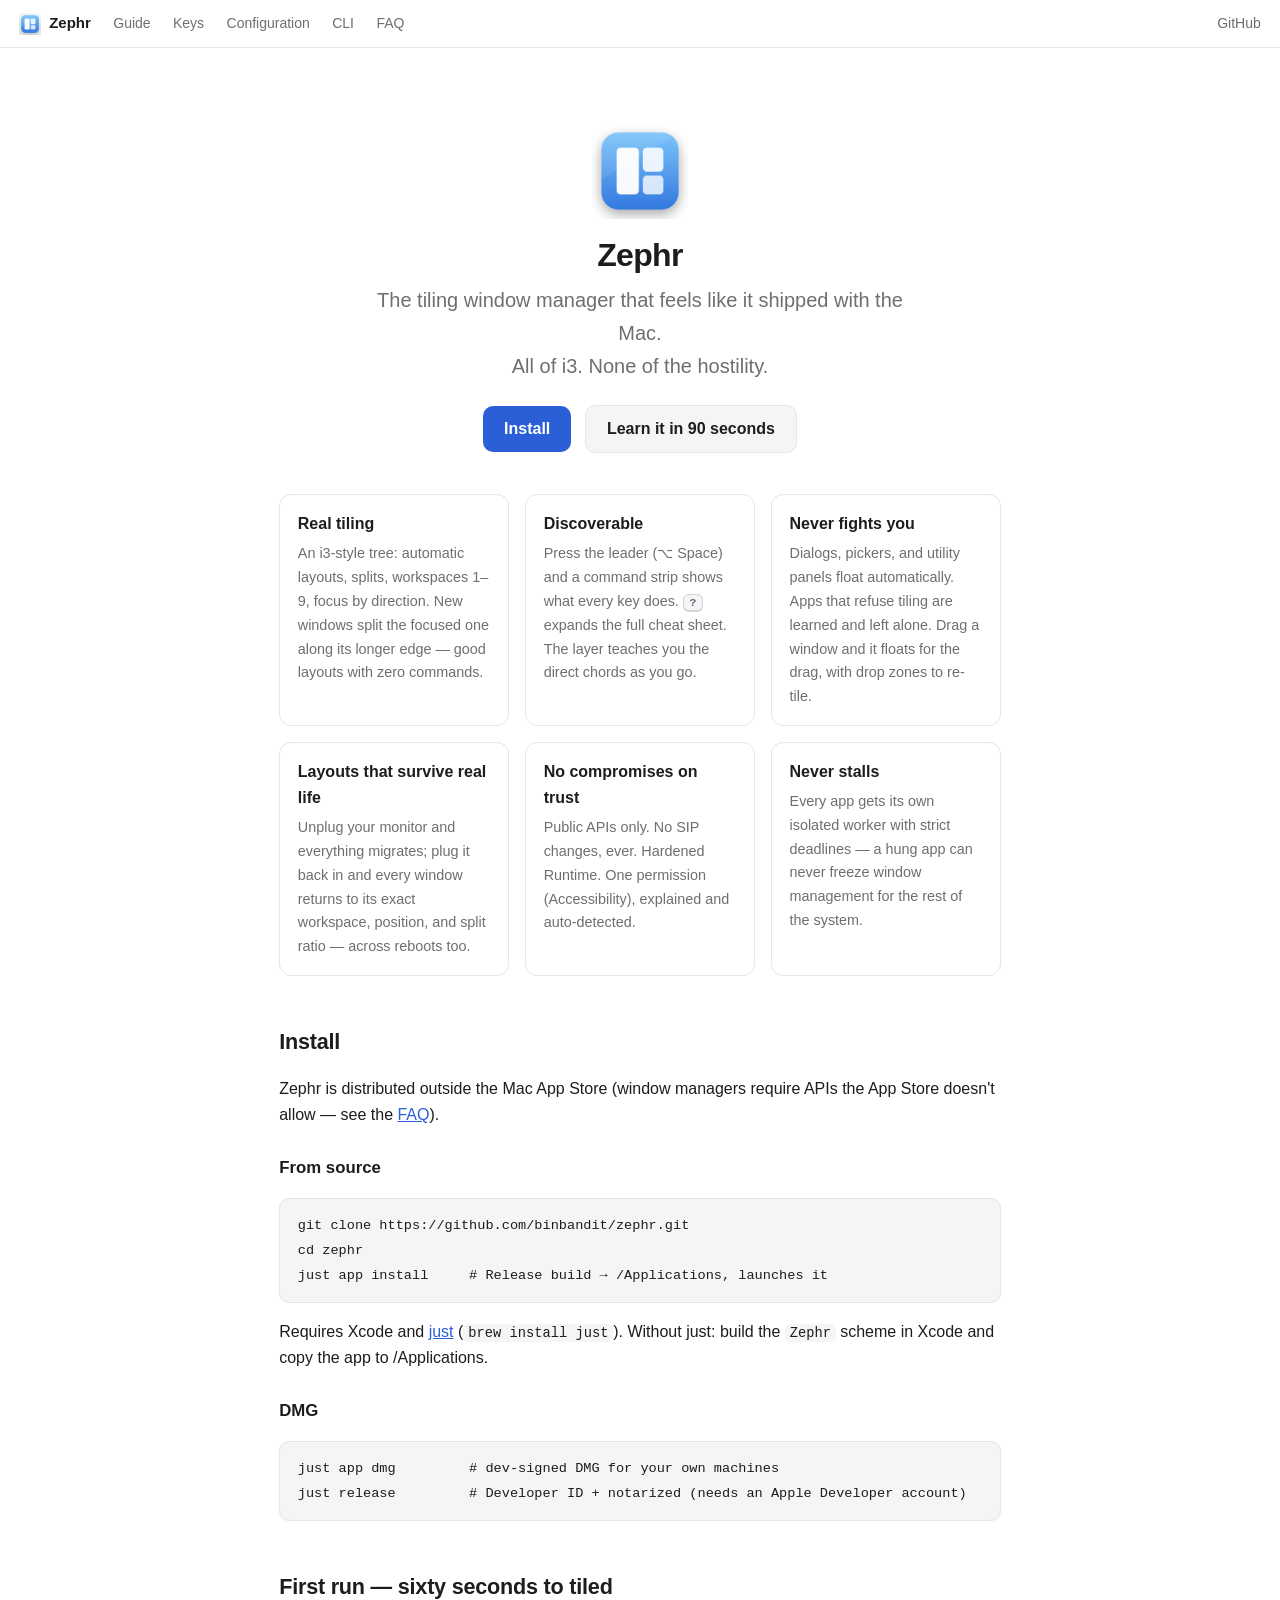
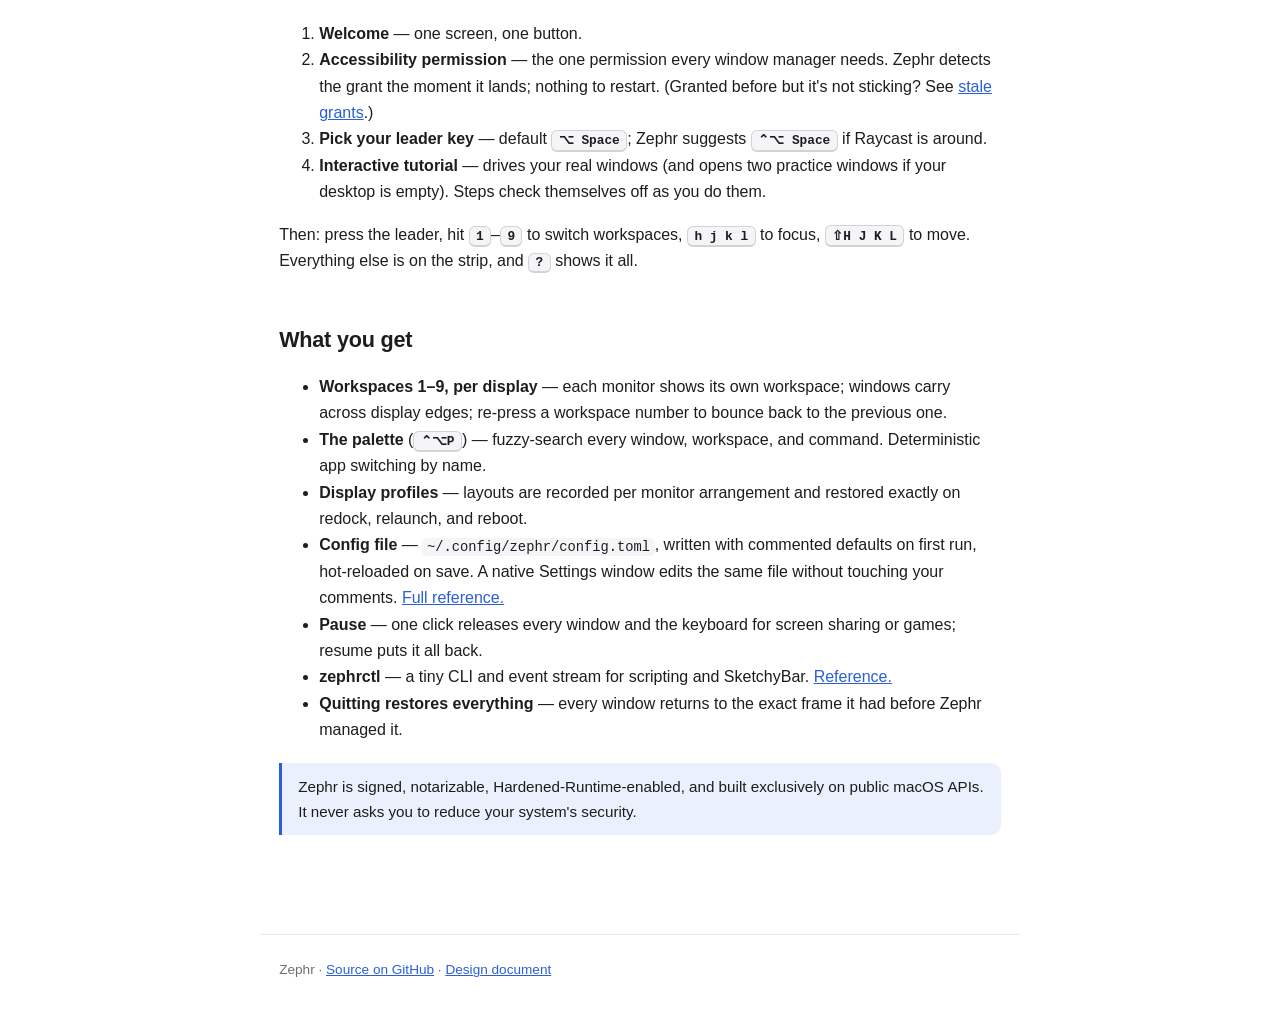
==== docs/index.html @ f3379442 "docs: add documentation site for GitHub Pages Static site served from /docs (no build step, .nojekyl" ====
<!DOCTYPE html>
<html lang="en">
<head>
<meta charset="utf-8">
<meta name="viewport" content="width=device-width, initial-scale=1">
<title>Zephr — the tiling window manager that feels like it shipped with the Mac</title>
<meta name="description" content="A keyboard-driven tiling window manager for macOS. All of i3. None of the hostility.">
<link rel="icon" href="favicon.png">
<link rel="stylesheet" href="style.css">
</head>
<body>
<nav>
  <a class="brand" href="index.html"><img src="favicon.png" alt=""> Zephr</a>
  <a href="guide.html">Guide</a>
  <a href="keys.html">Keys</a>
  <a href="config.html">Configuration</a>
  <a href="cli.html">CLI</a>
  <a href="faq.html">FAQ</a>
  <a class="gh" href="https://github.com/binbandit/zephr">GitHub</a>
</nav>
<main>

<div class="hero">
  <img src="icon.png" alt="Zephr icon">
  <h1>Zephr</h1>
  <p class="tagline">The tiling window manager that feels like it shipped with the Mac.<br>All of i3. None of the hostility.</p>
  <a class="cta" href="#install">Install</a>
  <a class="cta secondary" href="guide.html">Learn it in 90 seconds</a>
</div>

<div class="grid">
  <div class="card"><h3>Real tiling</h3><p>An i3-style tree: automatic layouts, splits, workspaces 1–9, focus by direction. New windows split the focused one along its longer edge — good layouts with zero commands.</p></div>
  <div class="card"><h3>Discoverable</h3><p>Press the leader (⌥ Space) and a command strip shows what every key does. <kbd>?</kbd> expands the full cheat sheet. The layer teaches you the direct chords as you go.</p></div>
  <div class="card"><h3>Never fights you</h3><p>Dialogs, pickers, and utility panels float automatically. Apps that refuse tiling are learned and left alone. Drag a window and it floats for the drag, with drop zones to re-tile.</p></div>
  <div class="card"><h3>Layouts that survive real life</h3><p>Unplug your monitor and everything migrates; plug it back in and every window returns to its exact workspace, position, and split ratio — across reboots too.</p></div>
  <div class="card"><h3>No compromises on trust</h3><p>Public APIs only. No SIP changes, ever. Hardened Runtime. One permission (Accessibility), explained and auto-detected.</p></div>
  <div class="card"><h3>Never stalls</h3><p>Every app gets its own isolated worker with strict deadlines — a hung app can never freeze window management for the rest of the system.</p></div>
</div>

<h2 id="install"><a class="anchor" href="#install">Install</a></h2>

<p>Zephr is distributed outside the Mac App Store (window managers require APIs the App Store doesn't allow — see the <a href="faq.html#mas">FAQ</a>).</p>

<h3>From source</h3>
<pre><code>git clone https://github.com/binbandit/zephr.git
cd zephr
just app install     # Release build → /Applications, launches it</code></pre>
<p>Requires Xcode and <a href="https://github.com/casey/just">just</a> (<code>brew install just</code>). Without just: build the <code>Zephr</code> scheme in Xcode and copy the app to /Applications.</p>

<h3>DMG</h3>
<pre><code>just app dmg         # dev-signed DMG for your own machines
just release         # Developer ID + notarized (needs an Apple Developer account)</code></pre>

<h2 id="first-run"><a class="anchor" href="#first-run">First run — sixty seconds to tiled</a></h2>
<ol>
  <li><strong>Welcome</strong> — one screen, one button.</li>
  <li><strong>Accessibility permission</strong> — the one permission every window manager needs. Zephr detects the grant the moment it lands; nothing to restart. (Granted before but it's not sticking? See <a href="faq.html#permissions">stale grants</a>.)</li>
  <li><strong>Pick your leader key</strong> — default <kbd>⌥ Space</kbd>; Zephr suggests <kbd>⌃⌥ Space</kbd> if Raycast is around.</li>
  <li><strong>Interactive tutorial</strong> — drives your real windows (and opens two practice windows if your desktop is empty). Steps check themselves off as you do them.</li>
</ol>
<p>Then: press the leader, hit <kbd>1</kbd>–<kbd>9</kbd> to switch workspaces, <kbd>h j k l</kbd> to focus, <kbd>⇧H J K L</kbd> to move. Everything else is on the strip, and <kbd>?</kbd> shows it all.</p>

<h2 id="tour"><a class="anchor" href="#tour">What you get</a></h2>
<ul>
  <li><strong>Workspaces 1–9, per display</strong> — each monitor shows its own workspace; windows carry across display edges; re-press a workspace number to bounce back to the previous one.</li>
  <li><strong>The palette</strong> (<kbd>⌃⌥P</kbd>) — fuzzy-search every window, workspace, and command. Deterministic app switching by name.</li>
  <li><strong>Display profiles</strong> — layouts are recorded per monitor arrangement and restored exactly on redock, relaunch, and reboot.</li>
  <li><strong>Config file</strong> — <code>~/.config/zephr/config.toml</code>, written with commented defaults on first run, hot-reloaded on save. A native Settings window edits the same file without touching your comments. <a href="config.html">Full reference.</a></li>
  <li><strong>Pause</strong> — one click releases every window and the keyboard for screen sharing or games; resume puts it all back.</li>
  <li><strong>zephrctl</strong> — a tiny CLI and event stream for scripting and SketchyBar. <a href="cli.html">Reference.</a></li>
  <li><strong>Quitting restores everything</strong> — every window returns to the exact frame it had before Zephr managed it.</li>
</ul>

<div class="note">Zephr is signed, notarizable, Hardened-Runtime-enabled, and built exclusively on public macOS APIs. It never asks you to reduce your system's security.</div>

</main>
<footer>Zephr · <a href="https://github.com/binbandit/zephr">Source on GitHub</a> · <a href="https://github.com/binbandit/zephr/blob/main/docs/DESIGN.md">Design document</a></footer>
</body>
</html>
---- docs/style.css ----
:root {
  --bg: #ffffff;
  --fg: #1d1d1f;
  --muted: #6e6e73;
  --accent: #2a5fd7;
  --accent-soft: #eaf1fd;
  --border: #e5e5ea;
  --code-bg: #f5f5f7;
  --kbd-bg: #f5f5f7;
  --kbd-border: #d2d2d7;
  --warn: #b45309;
}
@media (prefers-color-scheme: dark) {
  :root {
    --bg: #111114;
    --fg: #f5f5f7;
    --muted: #98989d;
    --accent: #6ea0f5;
    --accent-soft: #1a2540;
    --border: #2c2c31;
    --code-bg: #1b1b1f;
    --kbd-bg: #232327;
    --kbd-border: #3a3a40;
    --warn: #f59e0b;
  }
}

* { box-sizing: border-box; }
body {
  margin: 0;
  background: var(--bg);
  color: var(--fg);
  font: 16px/1.65 -apple-system, BlinkMacSystemFont, "SF Pro Text", "Segoe UI", Roboto, sans-serif;
  -webkit-font-smoothing: antialiased;
}

nav {
  position: sticky; top: 0; z-index: 10;
  display: flex; align-items: center; gap: 1.4rem;
  padding: 0.7rem 1.2rem;
  background: color-mix(in srgb, var(--bg) 85%, transparent);
  backdrop-filter: blur(12px);
  border-bottom: 1px solid var(--border);
  font-size: 14px;
  overflow-x: auto;
}
nav .brand {
  display: flex; align-items: center; gap: 0.5rem;
  font-weight: 650; font-size: 15px; color: var(--fg);
  text-decoration: none; white-space: nowrap;
}
nav .brand img { width: 22px; height: 22px; }
nav a { color: var(--muted); text-decoration: none; white-space: nowrap; }
nav a:hover, nav a.here { color: var(--accent); }
nav .gh { margin-left: auto; }

main { max-width: 760px; margin: 0 auto; padding: 2.2rem 1.2rem 5rem; }

h1 { font-size: 2rem; letter-spacing: -0.02em; line-height: 1.2; margin: 0.5rem 0 0.4rem; }
h2 { font-size: 1.35rem; letter-spacing: -0.01em; margin: 2.4rem 0 0.6rem; padding-top: 0.6rem; }
h3 { font-size: 1.05rem; margin: 1.6rem 0 0.4rem; }
h2 a.anchor, h3 a.anchor { color: inherit; text-decoration: none; }
h2 a.anchor:hover::after, h3 a.anchor:hover::after { content: " #"; color: var(--accent); }
p, li { color: var(--fg); }
.lead { font-size: 1.15rem; color: var(--muted); margin-top: 0; }
a { color: var(--accent); }
hr { border: none; border-top: 1px solid var(--border); margin: 2.5rem 0; }

code {
  font: 0.86em ui-monospace, "SF Mono", SFMono-Regular, Menlo, monospace;
  background: var(--code-bg);
  padding: 0.12em 0.35em;
  border-radius: 5px;
}
pre {
  background: var(--code-bg);
  border: 1px solid var(--border);
  border-radius: 10px;
  padding: 0.9rem 1.1rem;
  overflow-x: auto;
  line-height: 1.55;
}
pre code { background: none; padding: 0; font-size: 0.85rem; }

kbd {
  display: inline-block;
  font: 600 0.8em ui-monospace, "SF Mono", Menlo, monospace;
  background: var(--kbd-bg);
  border: 1px solid var(--kbd-border);
  border-bottom-width: 2px;
  border-radius: 6px;
  padding: 0.1em 0.5em;
  white-space: nowrap;
}

table { border-collapse: collapse; width: 100%; margin: 1rem 0; font-size: 0.92rem; }
th, td { text-align: left; padding: 0.5rem 0.8rem; border-bottom: 1px solid var(--border); vertical-align: top; }
th { color: var(--muted); font-weight: 600; font-size: 0.8rem; text-transform: uppercase; letter-spacing: 0.04em; }
.tablewrap { overflow-x: auto; }

.note, .warn {
  border-left: 3px solid var(--accent);
  background: var(--accent-soft);
  border-radius: 0 10px 10px 0;
  padding: 0.7rem 1rem;
  margin: 1.2rem 0;
  font-size: 0.95rem;
}
.warn { border-left-color: var(--warn); }

.hero { text-align: center; padding: 2.5rem 0 1rem; }
.hero img { width: 96px; height: 96px; }
.hero .tagline { font-size: 1.25rem; color: var(--muted); max-width: 34rem; margin: 0.6rem auto 1.4rem; }
.hero .cta {
  display: inline-block; background: var(--accent); color: #fff;
  padding: 0.6rem 1.3rem; border-radius: 10px; text-decoration: none; font-weight: 600;
  margin: 0 0.3rem;
}
.hero .cta.secondary { background: var(--code-bg); color: var(--fg); border: 1px solid var(--border); }

.grid { display: grid; grid-template-columns: repeat(auto-fit, minmax(220px, 1fr)); gap: 1rem; margin: 1.6rem 0; }
.card {
  border: 1px solid var(--border); border-radius: 12px; padding: 1rem 1.1rem;
}
.card h3 { margin: 0 0 0.3rem; font-size: 1rem; }
.card p { margin: 0; font-size: 0.9rem; color: var(--muted); }

footer {
  max-width: 760px; margin: 0 auto; padding: 1.5rem 1.2rem 3rem;
  color: var(--muted); font-size: 0.85rem; border-top: 1px solid var(--border);
}
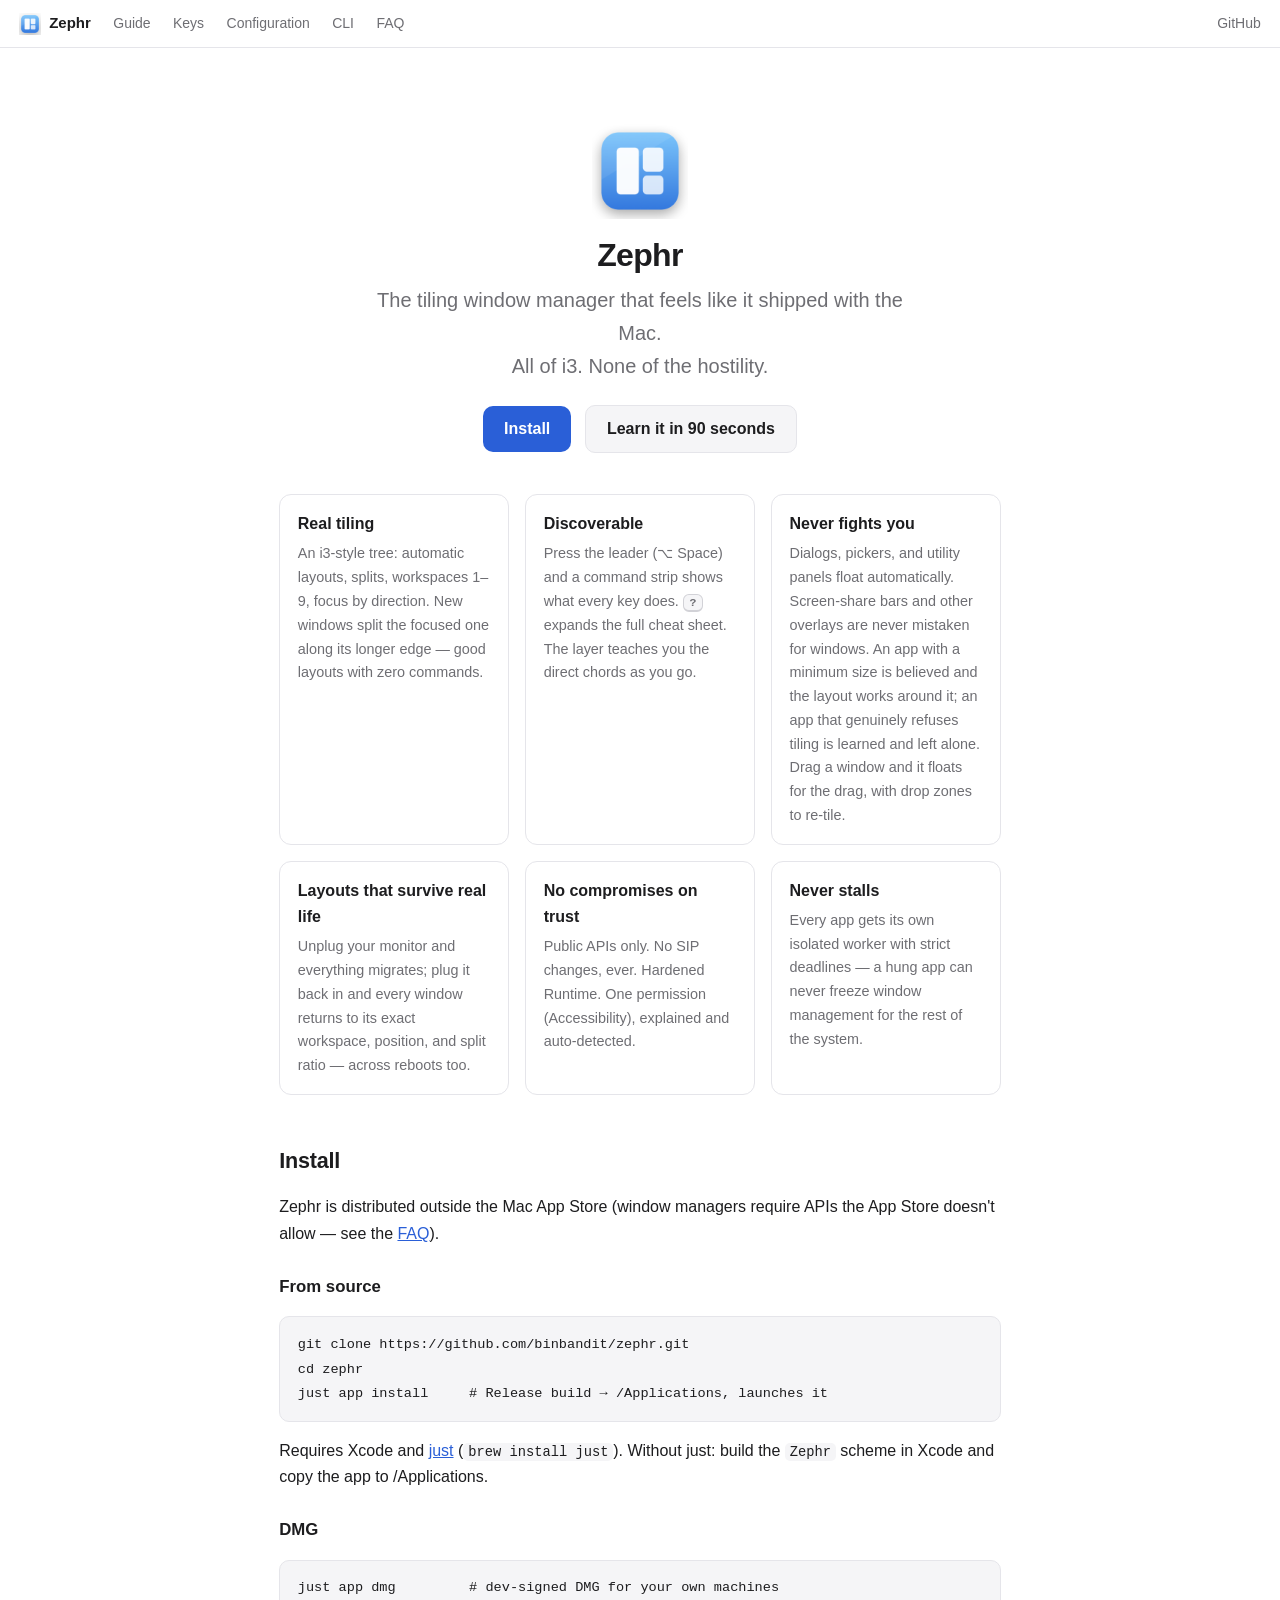
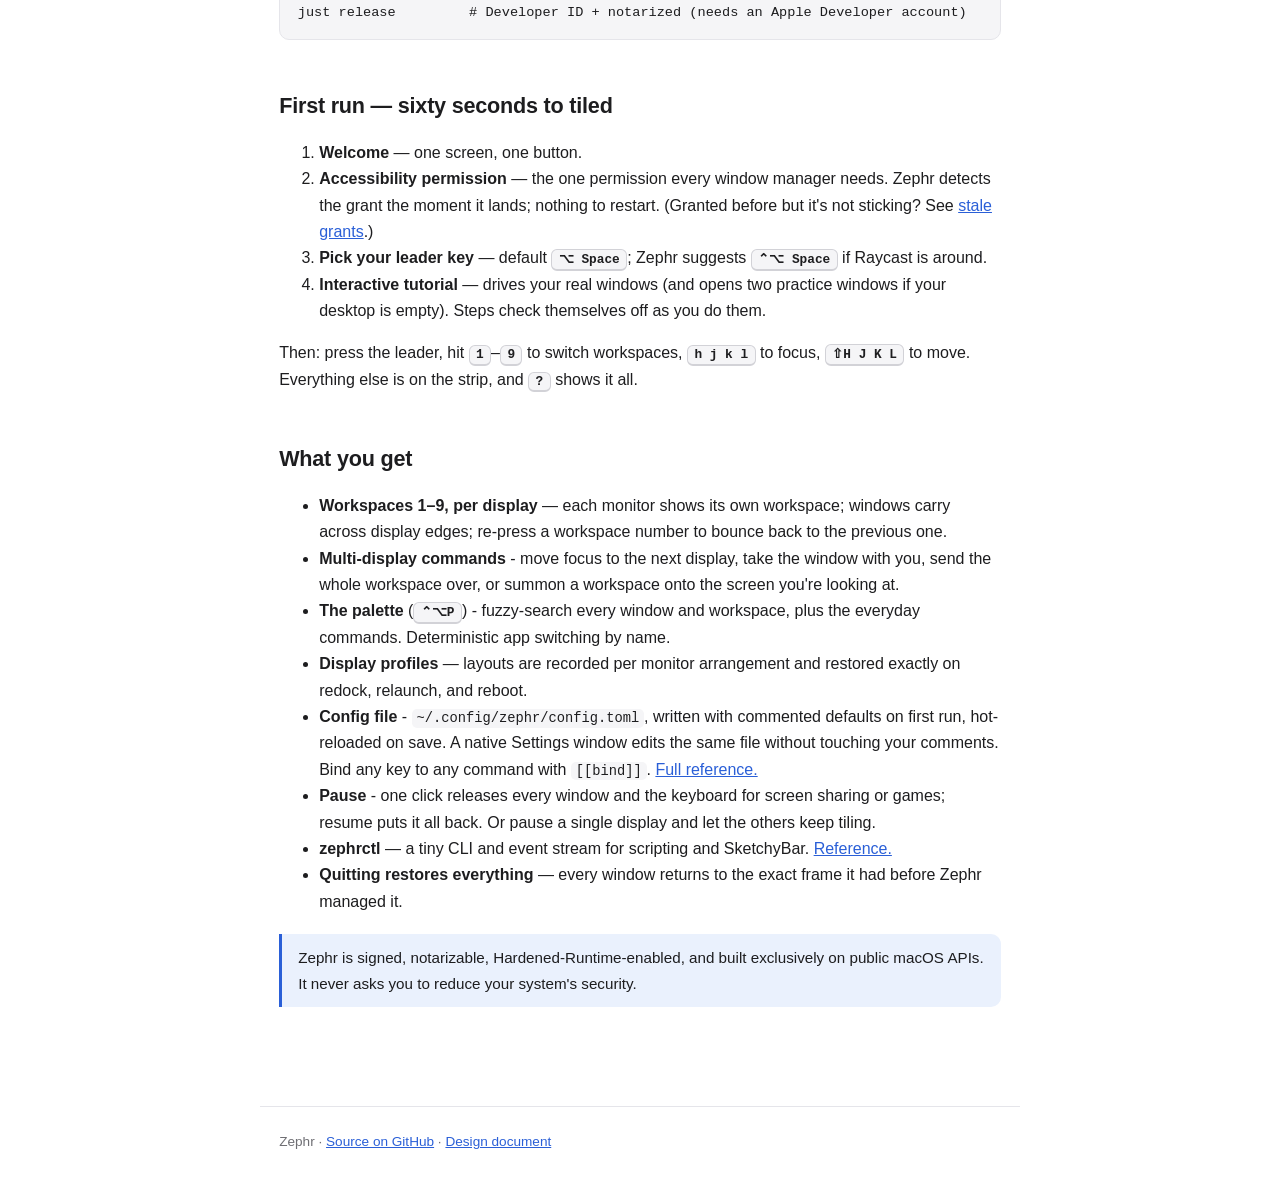
==== commit 222961d8: "[kite] save 08:40:24" ====
--- a/docs/index.html
+++ b/docs/index.html
@@ -31,7 +31,7 @@
 <div class="grid">
   <div class="card"><h3>Real tiling</h3><p>An i3-style tree: automatic layouts, splits, workspaces 1–9, focus by direction. New windows split the focused one along its longer edge — good layouts with zero commands.</p></div>
   <div class="card"><h3>Discoverable</h3><p>Press the leader (⌥ Space) and a command strip shows what every key does. <kbd>?</kbd> expands the full cheat sheet. The layer teaches you the direct chords as you go.</p></div>
-  <div class="card"><h3>Never fights you</h3><p>Dialogs, pickers, and utility panels float automatically. Apps that refuse tiling are learned and left alone. Drag a window and it floats for the drag, with drop zones to re-tile.</p></div>
+  <div class="card"><h3>Never fights you</h3><p>Dialogs, pickers, and utility panels float automatically. Screen-share bars and other overlays are never mistaken for windows. An app with a minimum size is believed and the layout works around it; an app that genuinely refuses tiling is learned and left alone. Drag a window and it floats for the drag, with drop zones to re-tile.</p></div>
   <div class="card"><h3>Layouts that survive real life</h3><p>Unplug your monitor and everything migrates; plug it back in and every window returns to its exact workspace, position, and split ratio — across reboots too.</p></div>
   <div class="card"><h3>No compromises on trust</h3><p>Public APIs only. No SIP changes, ever. Hardened Runtime. One permission (Accessibility), explained and auto-detected.</p></div>
   <div class="card"><h3>Never stalls</h3><p>Every app gets its own isolated worker with strict deadlines — a hung app can never freeze window management for the rest of the system.</p></div>
@@ -63,10 +63,11 @@
 <h2 id="tour"><a class="anchor" href="#tour">What you get</a></h2>
 <ul>
   <li><strong>Workspaces 1–9, per display</strong> — each monitor shows its own workspace; windows carry across display edges; re-press a workspace number to bounce back to the previous one.</li>
-  <li><strong>The palette</strong> (<kbd>⌃⌥P</kbd>) — fuzzy-search every window, workspace, and command. Deterministic app switching by name.</li>
+  <li><strong>Multi-display commands</strong> - move focus to the next display, take the window with you, send the whole workspace over, or summon a workspace onto the screen you're looking at.</li>
+  <li><strong>The palette</strong> (<kbd>⌃⌥P</kbd>) - fuzzy-search every window and workspace, plus the everyday commands. Deterministic app switching by name.</li>
   <li><strong>Display profiles</strong> — layouts are recorded per monitor arrangement and restored exactly on redock, relaunch, and reboot.</li>
-  <li><strong>Config file</strong> — <code>~/.config/zephr/config.toml</code>, written with commented defaults on first run, hot-reloaded on save. A native Settings window edits the same file without touching your comments. <a href="config.html">Full reference.</a></li>
-  <li><strong>Pause</strong> — one click releases every window and the keyboard for screen sharing or games; resume puts it all back.</li>
+  <li><strong>Config file</strong> - <code>~/.config/zephr/config.toml</code>, written with commented defaults on first run, hot-reloaded on save. A native Settings window edits the same file without touching your comments. Bind any key to any command with <code>[[bind]]</code>. <a href="config.html">Full reference.</a></li>
+  <li><strong>Pause</strong> - one click releases every window and the keyboard for screen sharing or games; resume puts it all back. Or pause a single display and let the others keep tiling.</li>
   <li><strong>zephrctl</strong> — a tiny CLI and event stream for scripting and SketchyBar. <a href="cli.html">Reference.</a></li>
   <li><strong>Quitting restores everything</strong> — every window returns to the exact frame it had before Zephr managed it.</li>
 </ul>
